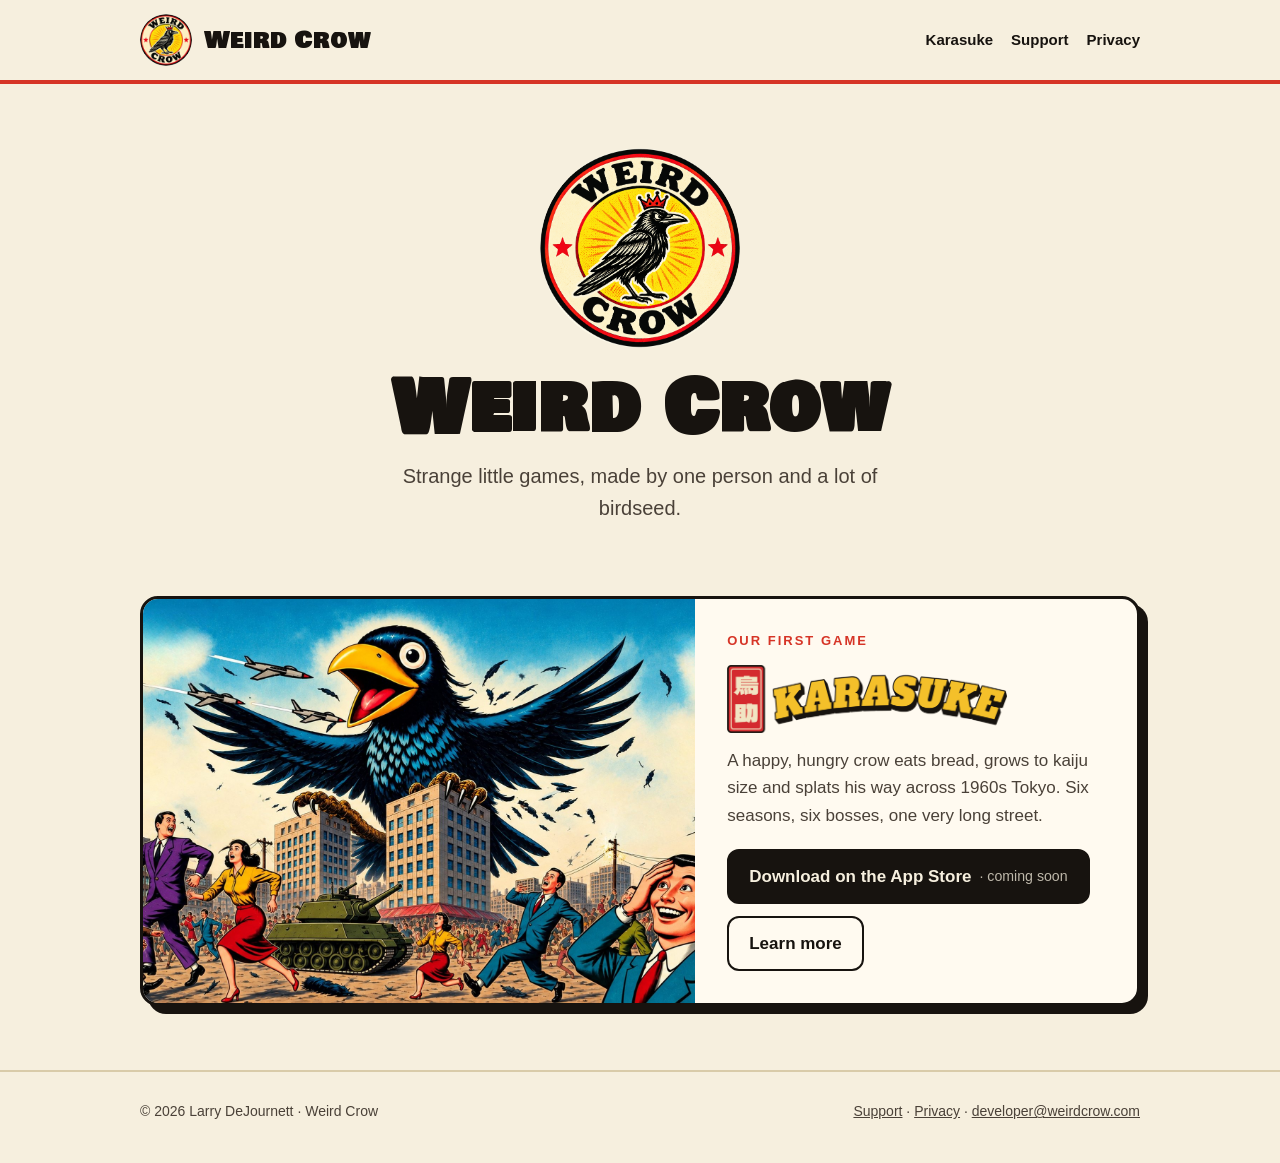
==== index.html @ 78715878 "Weird Crow site: home, Karasuke, support and privacy pages Co-Authored-By: Claude Opus 5.5 <noreply@" ====
<!doctype html>
<html lang="en">
<head>
<meta charset="utf-8">
<meta name="viewport" content="width=device-width, initial-scale=1">
<title>Weird Crow</title>
<meta name="description" content="Weird Crow makes strange little games. Our first: Karasuke, a giant crow loose in 1960s Tokyo.">
<link rel="icon" href="/assets/favicon.png">
<link rel="apple-touch-icon" href="/assets/apple-touch-icon.png">
<meta property="og:title" content="Weird Crow">
<meta property="og:description" content="Weird Crow makes strange little games. Our first: Karasuke, a giant crow loose in 1960s Tokyo.">
<meta property="og:image" content="https://weirdcrow.com/assets/weirdcrow-logo-512.png">
<link rel="stylesheet" href="/assets/style.css">
</head>
<body>
<header class="top"><div class="wrap">
  <a class="brand" href="/"><img class="brand-logo" src="/assets/weirdcrow-logo-512.png" alt=""><span class="brand-name">Weird Crow</span></a>
  <nav class="nav"><a href="/karasuke/">Karasuke</a><a href="/karasuke/support/">Support</a><a href="/karasuke/privacy/">Privacy</a></nav>
</div></header>

<main class="wrap">
  <section class="hero">
    <img class="logo-big" src="/assets/weirdcrow-logo.png" alt="Weird Crow logo" width="200" height="200">
    <h1 class="display">Weird Crow</h1>
    <p class="lead">Strange little games, made by one person and a lot of birdseed.</p>
  </section>
  <section class="feature">
    <div class="feature-art"><img src="/assets/karasuke-painting.jpg" alt="A giant crow swoops over a panicking 1960s Tokyo street"></div>
    <div class="feature-body">
      <div class="kicker">Our first game</div>
      <img class="game-logo" src="/assets/karasuke-logo.png" alt="Karasuke">
      <p>A happy, hungry crow eats bread, grows to kaiju size and splats his way across 1960s Tokyo. Six seasons, six bosses, one very long street.</p>
      <div class="btns"><a class="btn btn-primary" href="#" aria-disabled="true">Download on the App Store <small>&middot; coming soon</small></a><a class="btn" href="/karasuke/">Learn more</a></div>
    </div>
  </section>
</main>
<footer class="foot"><div class="wrap">
  <span>&copy; 2026 Larry DeJournett &middot; Weird Crow</span>
  <span><a href="/karasuke/support/">Support</a> &middot; <a href="/karasuke/privacy/">Privacy</a> &middot; <a href="mailto:developer@weirdcrow.com">developer@weirdcrow.com</a></span>
</div></footer>
</body>
</html>
---- assets/style.css ----
@font-face { font-family: "Bowlby"; src: url("BowlbyOneSC-Regular.ttf") format("truetype"); font-display: swap; }

:root {
  --paper: #f6efde;
  --paper-2: #efe4cb;
  --ink: #17130f;
  --ink-soft: #4a4138;
  --red: #d63426;
  --yellow: #f6c933;
  --sky: #2a86c6;
  --rule: #d9cba9;
  --card: #fffaf0;
}
@media (prefers-color-scheme: dark) {
  :root {
    --paper: #18140f; --paper-2: #221c15; --ink: #f6efde; --ink-soft: #c9bda6;
    --rule: #3a3127; --card: #201a14;
  }
}

* { box-sizing: border-box; }
html { -webkit-text-size-adjust: 100%; }
body {
  margin: 0; background: var(--paper); color: var(--ink);
  font: 17px/1.6 -apple-system, BlinkMacSystemFont, "Segoe UI", Helvetica, Arial, sans-serif;
}
a { color: var(--red); }
img { max-width: 100%; display: block; }
.wrap { max-width: 1040px; margin: 0 auto; padding: 0 20px; }
.display { font-family: "Bowlby", Impact, sans-serif; letter-spacing: .5px; line-height: 1.05; }

/* header */
.top { border-bottom: 4px solid var(--red); background: var(--paper); }
.top .wrap { display: flex; align-items: center; justify-content: space-between; gap: 16px; padding-top: 14px; padding-bottom: 14px; }
.brand { display: flex; align-items: center; gap: 12px; text-decoration: none; color: var(--ink); }
.brand-logo { width: 52px; height: 52px; border-radius: 50%; }
.brand-name { font-family: "Bowlby", Impact, sans-serif; font-size: 24px; white-space: nowrap; }
.nav { display: flex; gap: 18px; font-weight: 600; font-size: 15px; }
.nav a { color: var(--ink); text-decoration: none; }
.nav a:hover, .nav a[aria-current] { color: var(--red); }

/* placeholder logo until the real one is supplied */
.logo-ph { background: var(--yellow); border: 3px solid var(--ink); box-shadow: 0 0 0 3px var(--red) inset; display: grid; place-items: center; font-family: "Bowlby", Impact, sans-serif; color: var(--ink); }

/* hero */
.hero { padding: 64px 0 40px; text-align: center; }
.hero .logo-big { width: 200px; height: 200px; margin: 0 auto 24px; border-radius: 50%; font-size: 46px; }
.hero h1 { font-size: clamp(40px, 7vw, 72px); margin: 0 0 12px; }
.hero p.lead { font-size: 20px; color: var(--ink-soft); max-width: 560px; margin: 0 auto; }

/* game feature card */
.feature { margin: 32px 0 64px; background: var(--card); border: 3px solid var(--ink); border-radius: 18px; overflow: hidden; display: grid; grid-template-columns: 1.25fr 1fr; box-shadow: 8px 8px 0 var(--ink); }
.feature-art { background: var(--sky); }
.feature-art img { width: 100%; height: 100%; object-fit: cover; }
.feature-body { padding: 32px; display: flex; flex-direction: column; gap: 14px; justify-content: center; }
.feature-body .kicker { font-size: 13px; letter-spacing: 2px; text-transform: uppercase; color: var(--red); font-weight: 800; }
.feature-body .game-logo { width: 280px; }
.feature-body p { margin: 0; color: var(--ink-soft); }

.btns { display: flex; flex-wrap: wrap; gap: 12px; margin-top: 6px; }
.btn { display: inline-flex; align-items: center; gap: 8px; padding: 12px 20px; border-radius: 12px; font-weight: 700; text-decoration: none; border: 2px solid var(--ink); color: var(--ink); background: transparent; }
.btn-primary { background: var(--ink); color: var(--paper); }
.btn-primary small { font-weight: 500; opacity: .75; white-space: nowrap; }
.btn { white-space: nowrap; }

/* game page */
.game-hero { position: relative; background: var(--sky); border-bottom: 4px solid var(--red); }
.game-hero img.art { width: 100%; max-height: 560px; object-fit: cover; object-position: center 30%; }
.game-head { text-align: center; padding: 36px 0 8px; }
.game-head .game-logo { width: min(520px, 90%); margin: 0 auto 10px; }
.game-head .tag { font-size: 20px; color: var(--ink-soft); margin: 0 0 20px; }
.game-head .btns { justify-content: center; }
.shots { display: grid; grid-template-columns: repeat(5, 1fr); gap: 14px; margin: 40px 0; }
.shots img { border-radius: 18px; border: 3px solid var(--ink); }
.features { display: grid; grid-template-columns: repeat(3, 1fr); gap: 18px; margin: 8px 0 56px; }
.features div { background: var(--card); border: 2px solid var(--rule); border-radius: 14px; padding: 20px; }
.features h3 { font-family: "Bowlby", Impact, sans-serif; font-size: 18px; margin: 0 0 6px; color: var(--red); letter-spacing: .5px; }
.features p { margin: 0; font-size: 15px; color: var(--ink-soft); }
.plats { text-align: center; color: var(--ink-soft); font-size: 15px; margin-bottom: 56px; }

/* text pages */
.doc { max-width: 720px; margin: 0 auto; padding: 48px 20px 72px; }
.doc h1 { font-family: "Bowlby", Impact, sans-serif; font-size: 40px; margin: 0 0 6px; }
.doc .meta { color: var(--ink-soft); margin: 0 0 28px; font-size: 15px; }
.doc h2 { font-size: 21px; margin: 32px 0 8px; }
.doc .callout { background: var(--card); border-left: 6px solid var(--yellow); border-radius: 8px; padding: 16px 20px; }
details { background: var(--card); border: 2px solid var(--rule); border-radius: 12px; padding: 14px 18px; margin: 10px 0; }
details summary { font-weight: 700; cursor: pointer; }
details p { margin: 10px 0 0; color: var(--ink-soft); }
.contact { background: var(--ink); color: var(--paper); border-radius: 16px; padding: 24px; margin: 8px 0 32px; }
.contact a { color: var(--yellow); font-weight: 700; font-size: 20px; }

/* footer */
.foot { border-top: 2px solid var(--rule); padding: 28px 0 40px; font-size: 14px; color: var(--ink-soft); }
.foot .wrap { display: flex; flex-wrap: wrap; gap: 12px 24px; justify-content: space-between; }
.foot a { color: var(--ink-soft); }

@media (max-width: 760px) {
  .nav { gap: 12px; font-size: 14px; }
  .brand-name { display: none; }
  .brand-logo { width: 40px; height: 40px; }
  .top .wrap { padding-left: 14px; padding-right: 14px; }
  .btn-primary small { display: none; }
  .feature { grid-template-columns: 1fr; }
  .feature-body { padding: 24px; }
  .feature-body .game-logo { width: 220px; }
  .shots { grid-template-columns: repeat(5, 70%); overflow-x: auto; scroll-snap-type: x mandatory; padding-bottom: 6px; }
  .shots img { scroll-snap-align: start; }
  .features { grid-template-columns: 1fr; }
  .hero { padding: 40px 0 24px; }
  .hero .logo-big { width: 150px; height: 150px; font-size: 34px; }
}
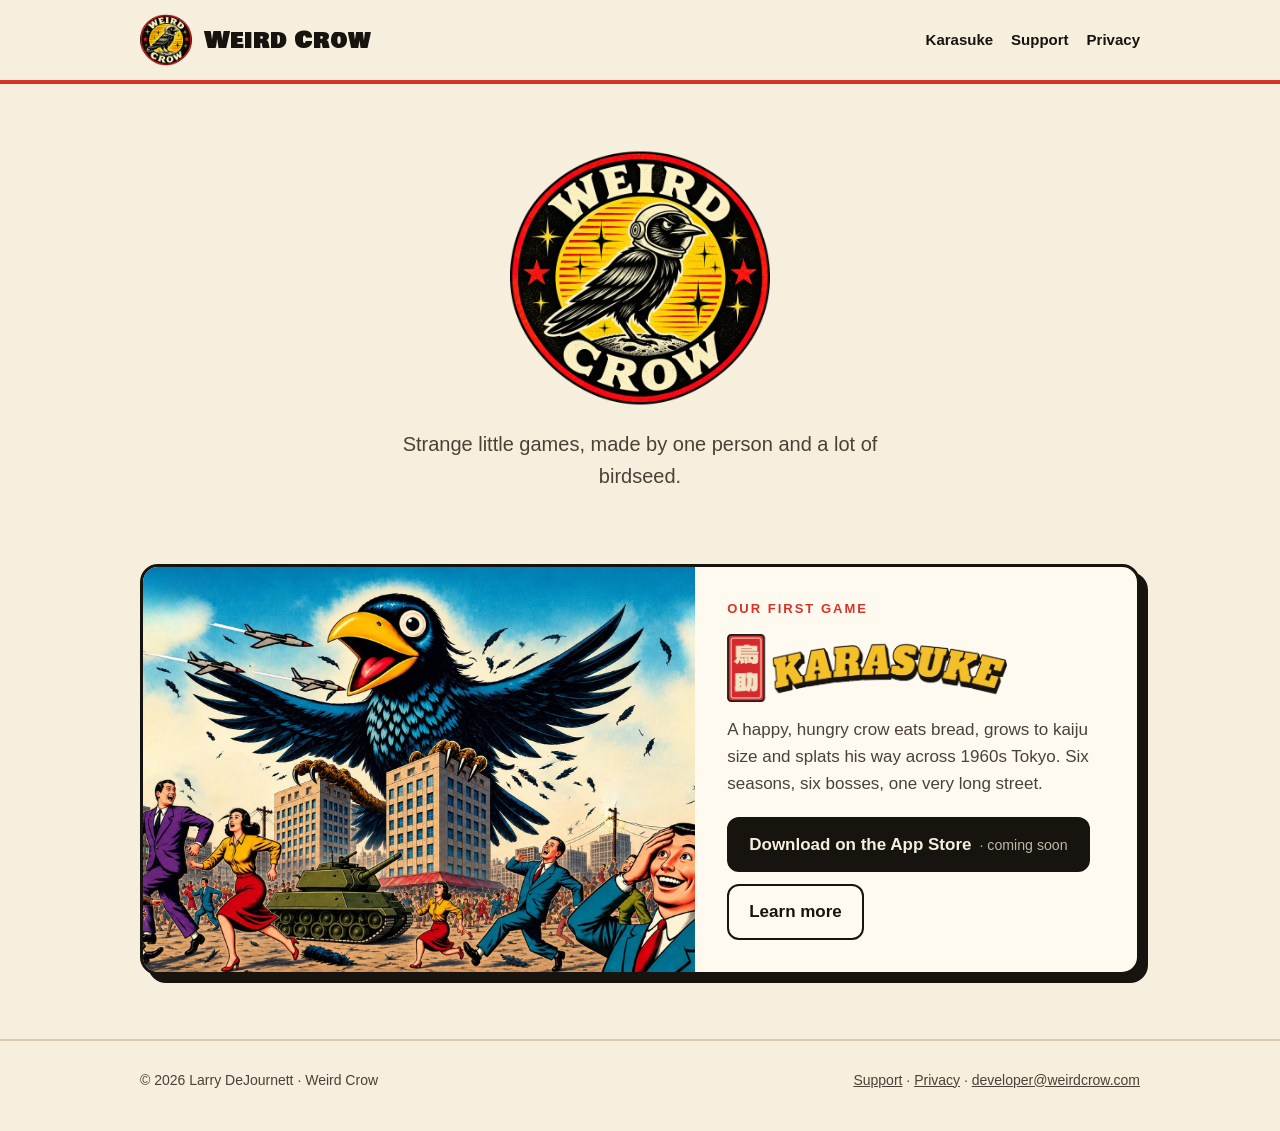
==== commit 2d97670d: "New Weird Crow logo; larger logo on the home page in place of the repeated heading Co-Authored-By: C" ====
--- a/index.html
+++ b/index.html
@@ -20,8 +20,8 @@
 
 <main class="wrap">
   <section class="hero">
-    <img class="logo-big" src="/assets/weirdcrow-logo.png" alt="Weird Crow logo" width="200" height="200">
-    <h1 class="display">Weird Crow</h1>
+    <h1 class="sr-only">Weird Crow</h1>
+    <img class="logo-big" src="/assets/weirdcrow-logo.png" alt="Weird Crow" width="260" height="260">
     <p class="lead">Strange little games, made by one person and a lot of birdseed.</p>
   </section>
   <section class="feature">
--- a/assets/style.css
+++ b/assets/style.css
@@ -33,7 +33,7 @@
 .top { border-bottom: 4px solid var(--red); background: var(--paper); }
 .top .wrap { display: flex; align-items: center; justify-content: space-between; gap: 16px; padding-top: 14px; padding-bottom: 14px; }
 .brand { display: flex; align-items: center; gap: 12px; text-decoration: none; color: var(--ink); }
-.brand-logo { width: 52px; height: 52px; border-radius: 50%; }
+.brand-logo { width: 52px; height: 52px; }
 .brand-name { font-family: "Bowlby", Impact, sans-serif; font-size: 24px; white-space: nowrap; }
 .nav { display: flex; gap: 18px; font-weight: 600; font-size: 15px; }
 .nav a { color: var(--ink); text-decoration: none; }
@@ -44,7 +44,8 @@
 
 /* hero */
 .hero { padding: 64px 0 40px; text-align: center; }
-.hero .logo-big { width: 200px; height: 200px; margin: 0 auto 24px; border-radius: 50%; font-size: 46px; }
+.hero .logo-big { width: 260px; height: 260px; margin: 0 auto 20px; }
+.sr-only { position: absolute; width: 1px; height: 1px; padding: 0; margin: -1px; overflow: hidden; clip: rect(0,0,0,0); white-space: nowrap; border: 0; }
 .hero h1 { font-size: clamp(40px, 7vw, 72px); margin: 0 0 12px; }
 .hero p.lead { font-size: 20px; color: var(--ink-soft); max-width: 560px; margin: 0 auto; }
 
@@ -108,5 +109,5 @@
   .shots img { scroll-snap-align: start; }
   .features { grid-template-columns: 1fr; }
   .hero { padding: 40px 0 24px; }
-  .hero .logo-big { width: 150px; height: 150px; font-size: 34px; }
+  .hero .logo-big { width: 210px; height: 210px; }
 }
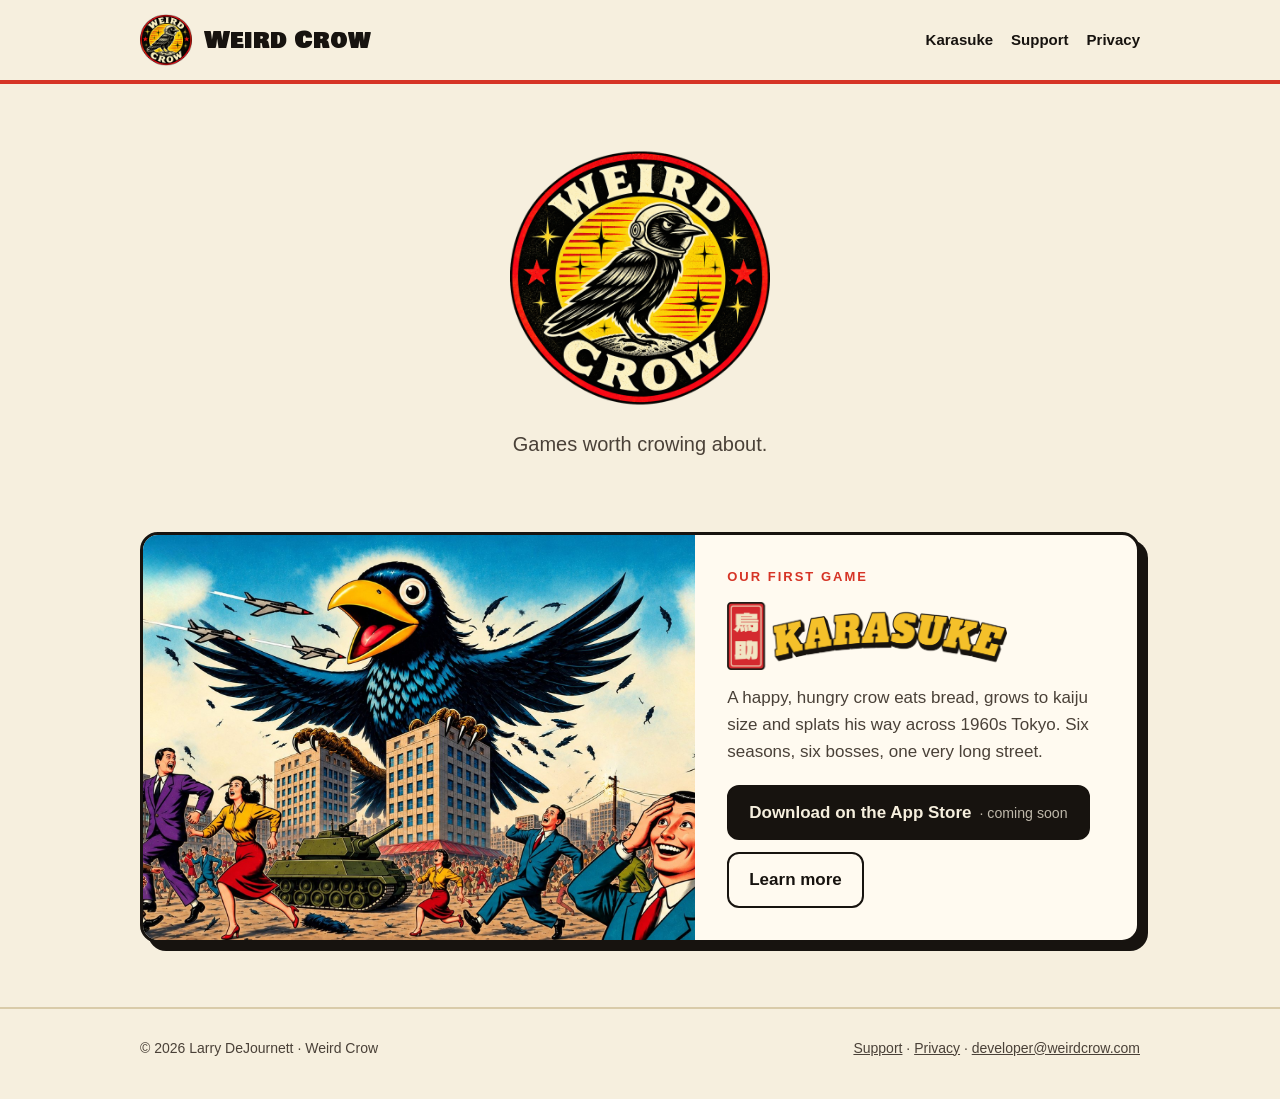
==== commit a4cf9ae7: "Home page tagline: Games worth crowing about. Co-Authored-By: Claude Opus 5.5 <noreply@anthropic.com" ====
--- a/index.html
+++ b/index.html
@@ -4,11 +4,11 @@
 <meta charset="utf-8">
 <meta name="viewport" content="width=device-width, initial-scale=1">
 <title>Weird Crow</title>
-<meta name="description" content="Weird Crow makes strange little games. Our first: Karasuke, a giant crow loose in 1960s Tokyo.">
+<meta name="description" content="Weird Crow: games worth crowing about. Our first: Karasuke, a giant crow loose in 1960s Tokyo.">
 <link rel="icon" href="/assets/favicon.png">
 <link rel="apple-touch-icon" href="/assets/apple-touch-icon.png">
 <meta property="og:title" content="Weird Crow">
-<meta property="og:description" content="Weird Crow makes strange little games. Our first: Karasuke, a giant crow loose in 1960s Tokyo.">
+<meta property="og:description" content="Weird Crow: games worth crowing about. Our first: Karasuke, a giant crow loose in 1960s Tokyo.">
 <meta property="og:image" content="https://weirdcrow.com/assets/weirdcrow-logo-512.png">
 <link rel="stylesheet" href="/assets/style.css">
 </head>
@@ -22,7 +22,7 @@
   <section class="hero">
     <h1 class="sr-only">Weird Crow</h1>
     <img class="logo-big" src="/assets/weirdcrow-logo.png" alt="Weird Crow" width="260" height="260">
-    <p class="lead">Strange little games, made by one person and a lot of birdseed.</p>
+    <p class="lead">Games worth crowing about.</p>
   </section>
   <section class="feature">
     <div class="feature-art"><img src="/assets/karasuke-painting.jpg" alt="A giant crow swoops over a panicking 1960s Tokyo street"></div>
--- a/assets/style.css
+++ b/assets/style.css
@@ -51,6 +51,7 @@
 
 /* game feature card */
 .feature { margin: 32px 0 64px; background: var(--card); border: 3px solid var(--ink); border-radius: 18px; overflow: hidden; display: grid; grid-template-columns: 1.25fr 1fr; box-shadow: 8px 8px 0 var(--ink); }
+.feature > * { min-width: 0; }
 .feature-art { background: var(--sky); }
 .feature-art img { width: 100%; height: 100%; object-fit: cover; }
 .feature-body { padding: 32px; display: flex; flex-direction: column; gap: 14px; justify-content: center; }
@@ -102,6 +103,8 @@
   .brand-logo { width: 40px; height: 40px; }
   .top .wrap { padding-left: 14px; padding-right: 14px; }
   .btn-primary small { display: none; }
+  .btn { white-space: normal; width: 100%; justify-content: center; text-align: center; }
+  .feature-body p { overflow-wrap: anywhere; }
   .feature { grid-template-columns: 1fr; }
   .feature-body { padding: 24px; }
   .feature-body .game-logo { width: 220px; }
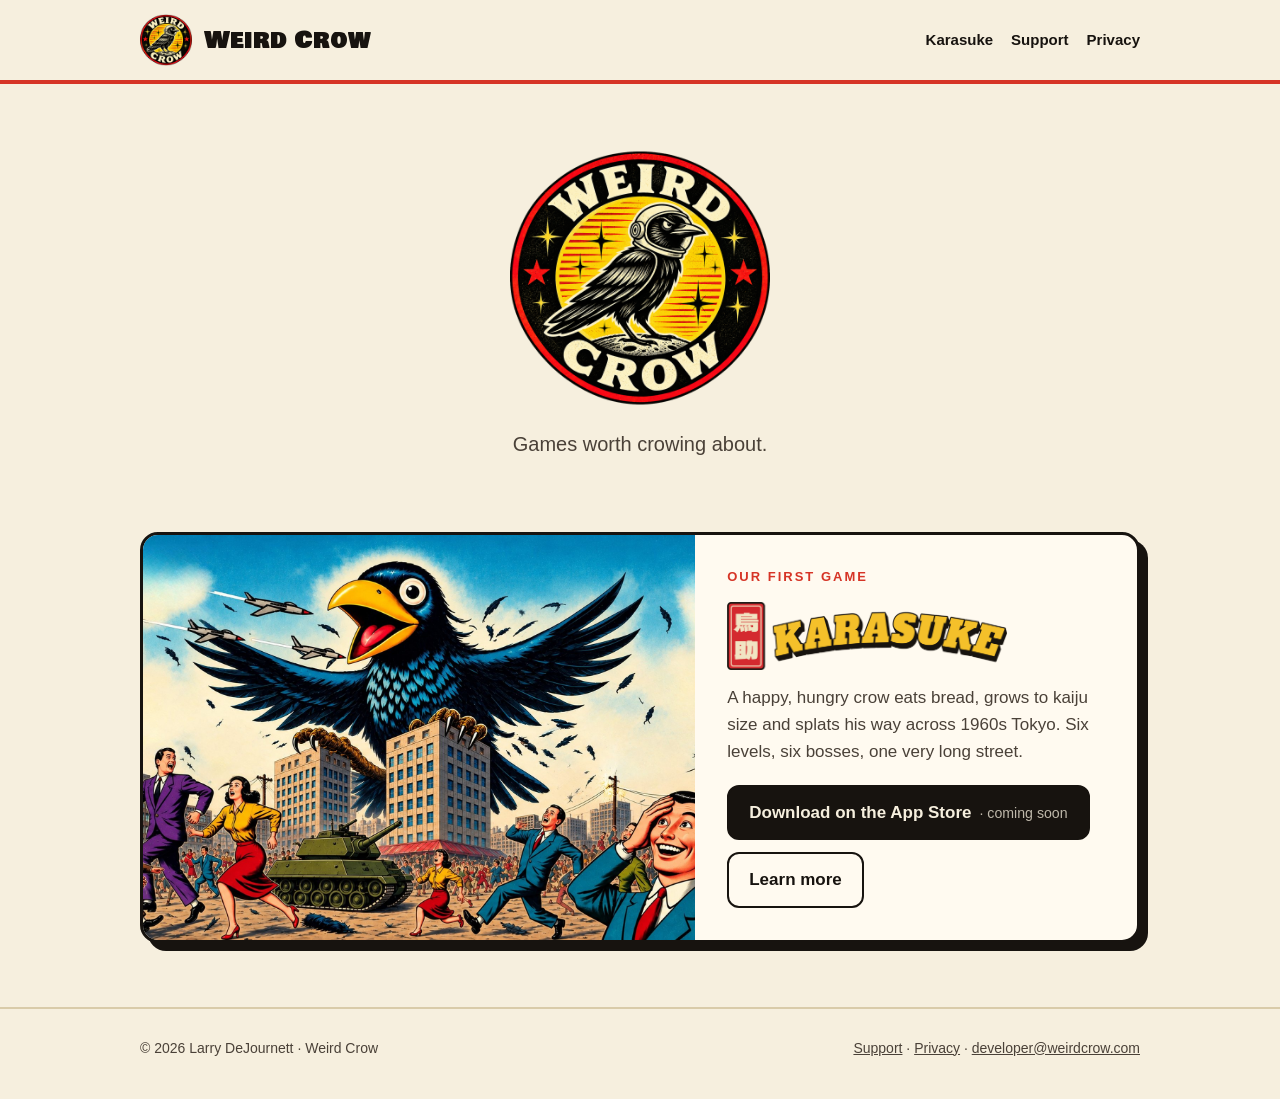
==== commit 9e6e076b: "Reword: six levels instead of six seasons; Karasuke page feature box Co-Authored-By: Claude Opus 5.5" ====
--- a/index.html
+++ b/index.html
@@ -10,7 +10,7 @@
 <meta property="og:title" content="Weird Crow">
 <meta property="og:description" content="Weird Crow: games worth crowing about. Our first: Karasuke, a giant crow loose in 1960s Tokyo.">
 <meta property="og:image" content="https://weirdcrow.com/assets/weirdcrow-logo-512.png">
-<link rel="stylesheet" href="/assets/style.css">
+<link rel="stylesheet" href="/assets/style.css?v=3">
 </head>
 <body>
 <header class="top"><div class="wrap">
@@ -29,7 +29,7 @@
     <div class="feature-body">
       <div class="kicker">Our first game</div>
       <img class="game-logo" src="/assets/karasuke-logo.png" alt="Karasuke">
-      <p>A happy, hungry crow eats bread, grows to kaiju size and splats his way across 1960s Tokyo. Six seasons, six bosses, one very long street.</p>
+      <p>A happy, hungry crow eats bread, grows to kaiju size and splats his way across 1960s Tokyo. Six levels, six bosses, one very long street.</p>
       <div class="btns"><a class="btn btn-primary" href="#" aria-disabled="true">Download on the App Store <small>&middot; coming soon</small></a><a class="btn" href="/karasuke/">Learn more</a></div>
     </div>
   </section>
